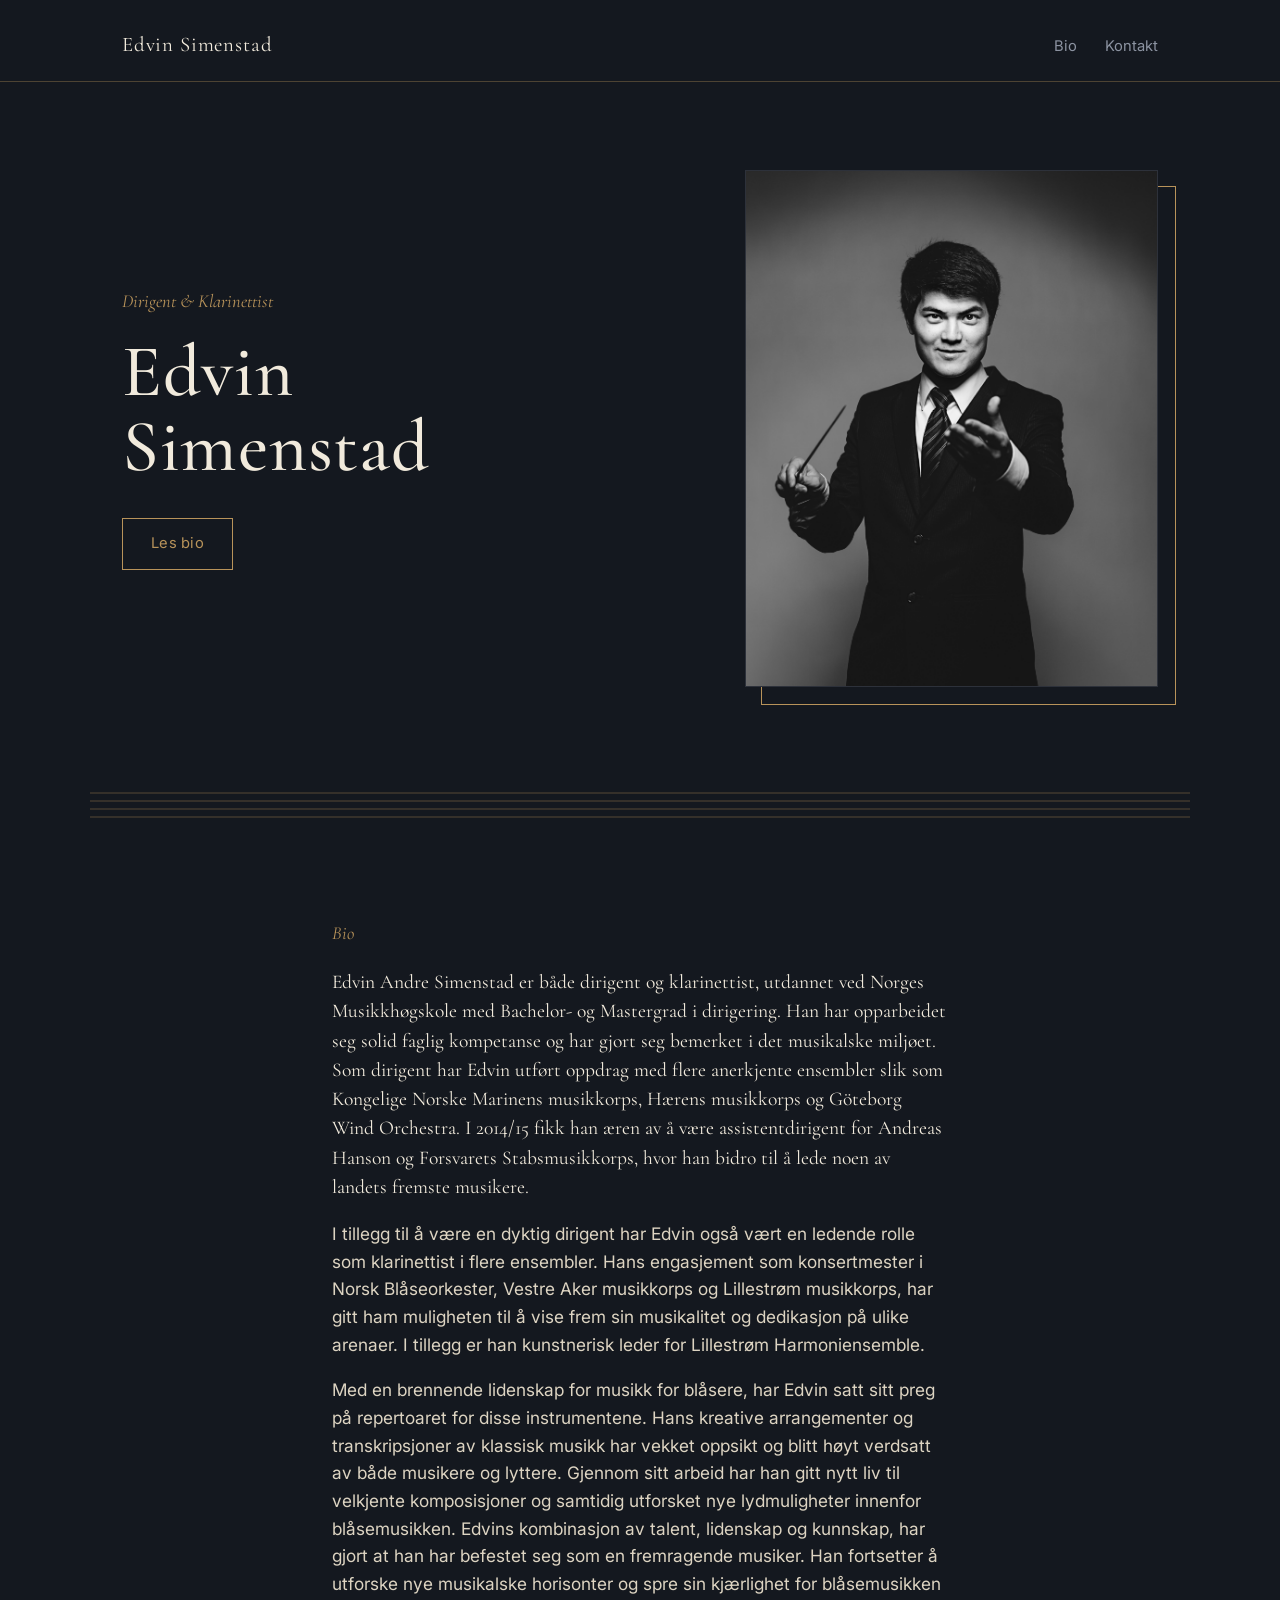
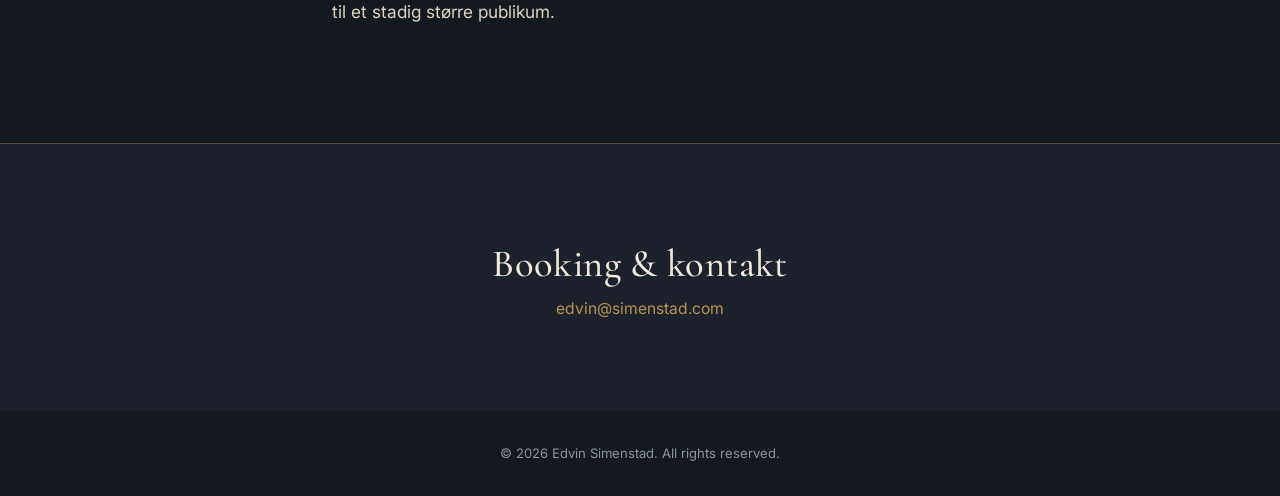
==== src/index.html @ aa0171c4 "init" ====
<!DOCTYPE html>
<html lang="en">
<head>
<meta charset="UTF-8">
<meta name="viewport" content="width=device-width, initial-scale=1.0">
<title>Edvin Simenstad — Dirigent &amp; Klarinettist</title>
<meta name="description" content="Official site of Edvin Simenstad">

<link rel="preconnect" href="https://fonts.googleapis.com">
<link rel="preconnect" href="https://fonts.gstatic.com" crossorigin>
<link href="https://fonts.googleapis.com/css2?family=Cormorant+Garamond:ital,wght@0,400;0,500;0,600;1,400&family=Inter:wght@400;500&display=swap" rel="stylesheet">

<style>
  :root{
    --ink: #14181f;
    --ink-soft: #1c212b;
    --ivory: #f1eadc;
    --brass: #b8935a;
    --brass-dim: #8a713f;
    --burgundy: #6b2737;
    --slate: #8c93a1;
    --rule: rgba(184,147,90,0.35);
    --max-w: 1100px;
  }

  *{ box-sizing: border-box; }

  html{ scroll-behavior: smooth; }

  body{
    margin:0;
    background: var(--ink);
    color: var(--ivory);
    font-family: 'Inter', sans-serif;
    font-weight: 400;
    line-height: 1.6;
    -webkit-font-smoothing: antialiased;
  }

  h1, h2, h3, .display{
    font-family: 'Cormorant Garamond', serif;
    font-weight: 500;
    letter-spacing: 0.01em;
    margin: 0;
  }

  a{ color: var(--brass); text-decoration: none; }
  a:hover{ color: var(--ivory); }
  a:focus-visible, button:focus-visible{
    outline: 1px solid var(--brass);
    outline-offset: 3px;
  }

  .wrap{
    max-width: var(--max-w);
    margin: 0 auto;
    padding: 0 32px;
  }

  /* ---------- Header ---------- */

  header{
    padding: 28px 0 20px;
    border-bottom: 1px solid var(--rule);
  }

  header .wrap{
    display: flex;
    justify-content: space-between;
    align-items: baseline;
    flex-wrap: wrap;
    gap: 12px;
  }

  .brand{
    font-family: 'Cormorant Garamond', serif;
    font-size: 1.3rem;
    letter-spacing: 0.04em;
    color: var(--ivory);
  }

  nav{
    display: flex;
    gap: 28px;
    font-size: 0.92rem;
  }

  nav a{ color: var(--slate); }
  nav a:hover{ color: var(--brass); }

  /* ---------- Hero ---------- */

  .hero{
    padding: 88px 0 96px;
  }

  .hero .wrap{
    display: grid;
    grid-template-columns: 1.15fr 0.85fr;
    gap: 64px;
    align-items: center;
  }

  .hero-text{
    animation: rise 900ms ease-out both;
  }

  .eyebrow-line{
    color: var(--brass);
    font-family: 'Cormorant Garamond', serif;
    font-style: italic;
    font-size: 1.15rem;
    margin-bottom: 18px;
  }

  h1.name{
    font-size: clamp(2.8rem, 6vw, 4.6rem);
    line-height: 1.02;
    color: var(--ivory);
  }

  .tagline{
    margin-top: 22px;
    max-width: 42ch;
    color: var(--slate);
    font-size: 1.05rem;
  }

  .cta{
    display: inline-block;
    margin-top: 34px;
    padding: 13px 28px;
    border: 1px solid var(--brass);
    color: var(--brass);
    font-family: 'Inter', sans-serif;
    font-size: 0.92rem;
    letter-spacing: 0.02em;
    transition: background 200ms ease, color 200ms ease;
  }

  .cta:hover{
    background: var(--brass);
    color: var(--ink);
  }

  .portrait-frame{
    position: relative;
    animation: rise 1100ms ease-out both;
  }

  .portrait-frame::before{
    content:"";
    position:absolute;
    top: 16px; left: 16px;
    width: 100%; height: 100%;
    border: 1px solid var(--brass);
    z-index: 0;
  }

  .portrait{
    position: relative;
    z-index: 1;
    width: 100%;
    aspect-ratio: 4 / 5;
    object-fit: cover;
    display: block;
    background: var(--ink-soft);
    border: 1px solid rgba(241,234,220,0.08);
  }

  /* fallback shown if photo.jpg is missing */
  .portrait-fallback{
    position: relative;
    z-index: 1;
    width: 100%;
    aspect-ratio: 4 / 5;
    background: var(--ink-soft);
    border: 1px solid rgba(241,234,220,0.08);
    display: none;
    align-items: center;
    justify-content: center;
    text-align: center;
    color: var(--slate);
    font-size: 0.85rem;
    padding: 24px;
  }

  @keyframes rise{
    from{ opacity: 0; transform: translateY(14px); }
    to{ opacity: 1; transform: translateY(0); }
  }

  @media (prefers-reduced-motion: reduce){
    .hero-text, .portrait-frame{ animation: none; }
  }

  /* ---------- Staff line divider ---------- */

  .staff{
    padding: 6px 0;
    opacity: 0.4;
  }

  .staff svg{ display:block; width:100%; height:34px; }

  /* ---------- About ---------- */

  .about{
    padding: 90px 0 100px;
  }

  .about .wrap{
    max-width: 680px;
  }

  .section-label{
    font-family: 'Cormorant Garamond', serif;
    font-style: italic;
    color: var(--brass);
    font-size: 1.15rem;
    margin-bottom: 20px;
  }

  .about p{
    font-size: 1.08rem;
    color: #ddd4c2;
    margin: 0 0 18px;
  }

  .about p:first-of-type{
    font-size: 1.22rem;
    color: var(--ivory);
    font-family: 'Cormorant Garamond', serif;
    font-weight: 400;
    line-height: 1.5;
  }

  /* ---------- Performances ---------- */

  .performances{
    padding: 0 0 100px;
  }

  .performances h2{
    font-size: 2rem;
    color: var(--ivory);
    margin-bottom: 40px;
  }

  ul.dates{
    list-style: none;
    margin: 0; padding: 0;
    border-top: 1px solid var(--rule);
  }

  ul.dates li{
    display: grid;
    grid-template-columns: 140px 1fr auto;
    gap: 20px;
    align-items: baseline;
    padding: 22px 0;
    border-bottom: 1px solid var(--rule);
  }

  .date-col{
    font-family: 'Cormorant Garamond', serif;
    color: var(--brass);
    font-size: 1.1rem;
  }

  .venue-col .venue{
    color: var(--ivory);
    font-size: 1.05rem;
  }

  .venue-col .city{
    color: var(--slate);
    font-size: 0.9rem;
    display: block;
    margin-top: 2px;
  }

  .link-col a{
    font-size: 0.88rem;
    border-bottom: 1px solid transparent;
  }
  .link-col a:hover{ border-bottom-color: var(--brass); }

  /* ---------- Contact ---------- */

  .contact{
    background: var(--ink-soft);
    padding: 90px 0;
    text-align: center;
    border-top: 1px solid var(--rule);
  }

  .contact h2{
    font-size: 2.4rem;
    color: var(--ivory);
  }

  .contact p{
    color: var(--slate);
    max-width: 46ch;
    margin: 18px auto 32px;
  }

  .contact-links{
    display: flex;
    gap: 26px;
    justify-content: center;
    flex-wrap: wrap;
    font-size: 0.98rem;
  }

  /* ---------- Footer ---------- */

  footer{
    padding: 32px 0;
    text-align: center;
    color: var(--slate);
    font-size: 0.82rem;
  }

  /* ---------- Responsive ---------- */

  @media (max-width: 760px){
    .hero{ padding: 56px 0 64px; }
    .hero .wrap{
      grid-template-columns: 1fr;
      gap: 40px;
    }
    .portrait-frame{ max-width: 320px; }
    nav{ gap: 18px; font-size: 0.85rem; }
    ul.dates li{
      grid-template-columns: 1fr;
      gap: 6px;
    }
    .link-col{ margin-top: 4px; }
  }
</style>
</head>
<body>

<header>
  <div class="wrap">
    <div class="brand">Edvin Simenstad</div>
    <nav>
      <a href="#about">Bio</a>
      <a href="#contact">Kontakt</a>
    </nav>
  </div>
</header>

<section class="hero">
  <div class="wrap">
    <div class="hero-text">
      <div class="eyebrow-line">Dirigent &amp; Klarinettist</div>
      <h1 class="name">Edvin<br>Simenstad</h1>
      <a class="cta" href="#about">Les bio</a>
    </div>

    <div class="portrait-frame">
      <!-- Replace "edvin_dirigent.jpg" with your image filename -->
      <img
        class="portrait"
        src="edvin_dirigent.jpg"
        alt="Portrait of Marguerite Vale"
        onerror="this.style.display='none'; this.nextElementSibling.style.display='flex';"
      >
      <div class="portrait-fallback">
        Add your photo: save it next to this file as<br><strong>&nbsp;photo.jpg&nbsp;</strong><br>(or edit the src attribute above)
      </div>
    </div>
  </div>
</section>

<div class="staff wrap" aria-hidden="true">
  <svg viewBox="0 0 1000 34" preserveAspectRatio="none">
    <line x1="0" y1="4" x2="1000" y2="4" stroke="#b8935a" stroke-width="1"/>
    <line x1="0" y1="12" x2="1000" y2="12" stroke="#b8935a" stroke-width="1"/>
    <line x1="0" y1="20" x2="1000" y2="20" stroke="#b8935a" stroke-width="1"/>
    <line x1="0" y1="28" x2="1000" y2="28" stroke="#b8935a" stroke-width="1"/>
  </svg>
</div>

<section class="about" id="about">
  <div class="wrap">
    <div class="section-label">Bio</div>

    <p>
      Edvin Andre Simenstad er både dirigent og klarinettist,
      utdannet ved Norges Musikkhøgskole med Bachelor- og Mastergrad i dirigering.
      Han har opparbeidet seg solid faglig kompetanse og har gjort seg bemerket i det musikalske miljøet.
      Som dirigent har Edvin utført oppdrag med flere anerkjente ensembler slik som Kongelige Norske Marinens musikkorps,
      Hærens musikkorps og Göteborg Wind Orchestra.
      I 2014/15 fikk han æren av å være assistentdirigent for Andreas Hanson og Forsvarets Stabsmusikkorps,
      hvor han bidro til å lede noen av landets fremste musikere.
    </p>
    <p>
      I tillegg til å være en dyktig dirigent har Edvin også vært en ledende rolle som klarinettist i flere ensembler. Hans engasjement som konsertmester i Norsk Blåseorkester, Vestre Aker musikkorps og Lillestrøm musikkorps, har gitt ham muligheten til å vise frem sin musikalitet og dedikasjon på ulike arenaer. I tillegg er han kunstnerisk leder for Lillestrøm Harmoniensemble.
    </p>
    <p>
      Med en brennende lidenskap for musikk for blåsere, har Edvin satt sitt preg på repertoaret for disse instrumentene. Hans kreative arrangementer og transkripsjoner av klassisk musikk har vekket oppsikt og blitt høyt verdsatt av både musikere og lyttere. Gjennom sitt arbeid har han gitt nytt liv til velkjente komposisjoner og samtidig utforsket nye lydmuligheter innenfor blåsemusikken. Edvins kombinasjon av talent, lidenskap og kunnskap, har gjort at han har befestet seg som en fremragende musiker. Han fortsetter å utforske nye musikalske horisonter og spre sin kjærlighet for blåsemusikken til et stadig større publikum.
    </p>
  </div>
</section>

<section class="contact" id="contact">
  <div class="wrap">
    <h2>Booking &amp; kontakt</h2>
    <div class="contact-links">
      <a href="mailto:edvin@simenstad.com">edvin@simenstad.com</a>
    </div>
  </div>
</section>

<footer>
  &copy; 2026 Edvin Simenstad. All rights reserved.
</footer>

</body>
</html>
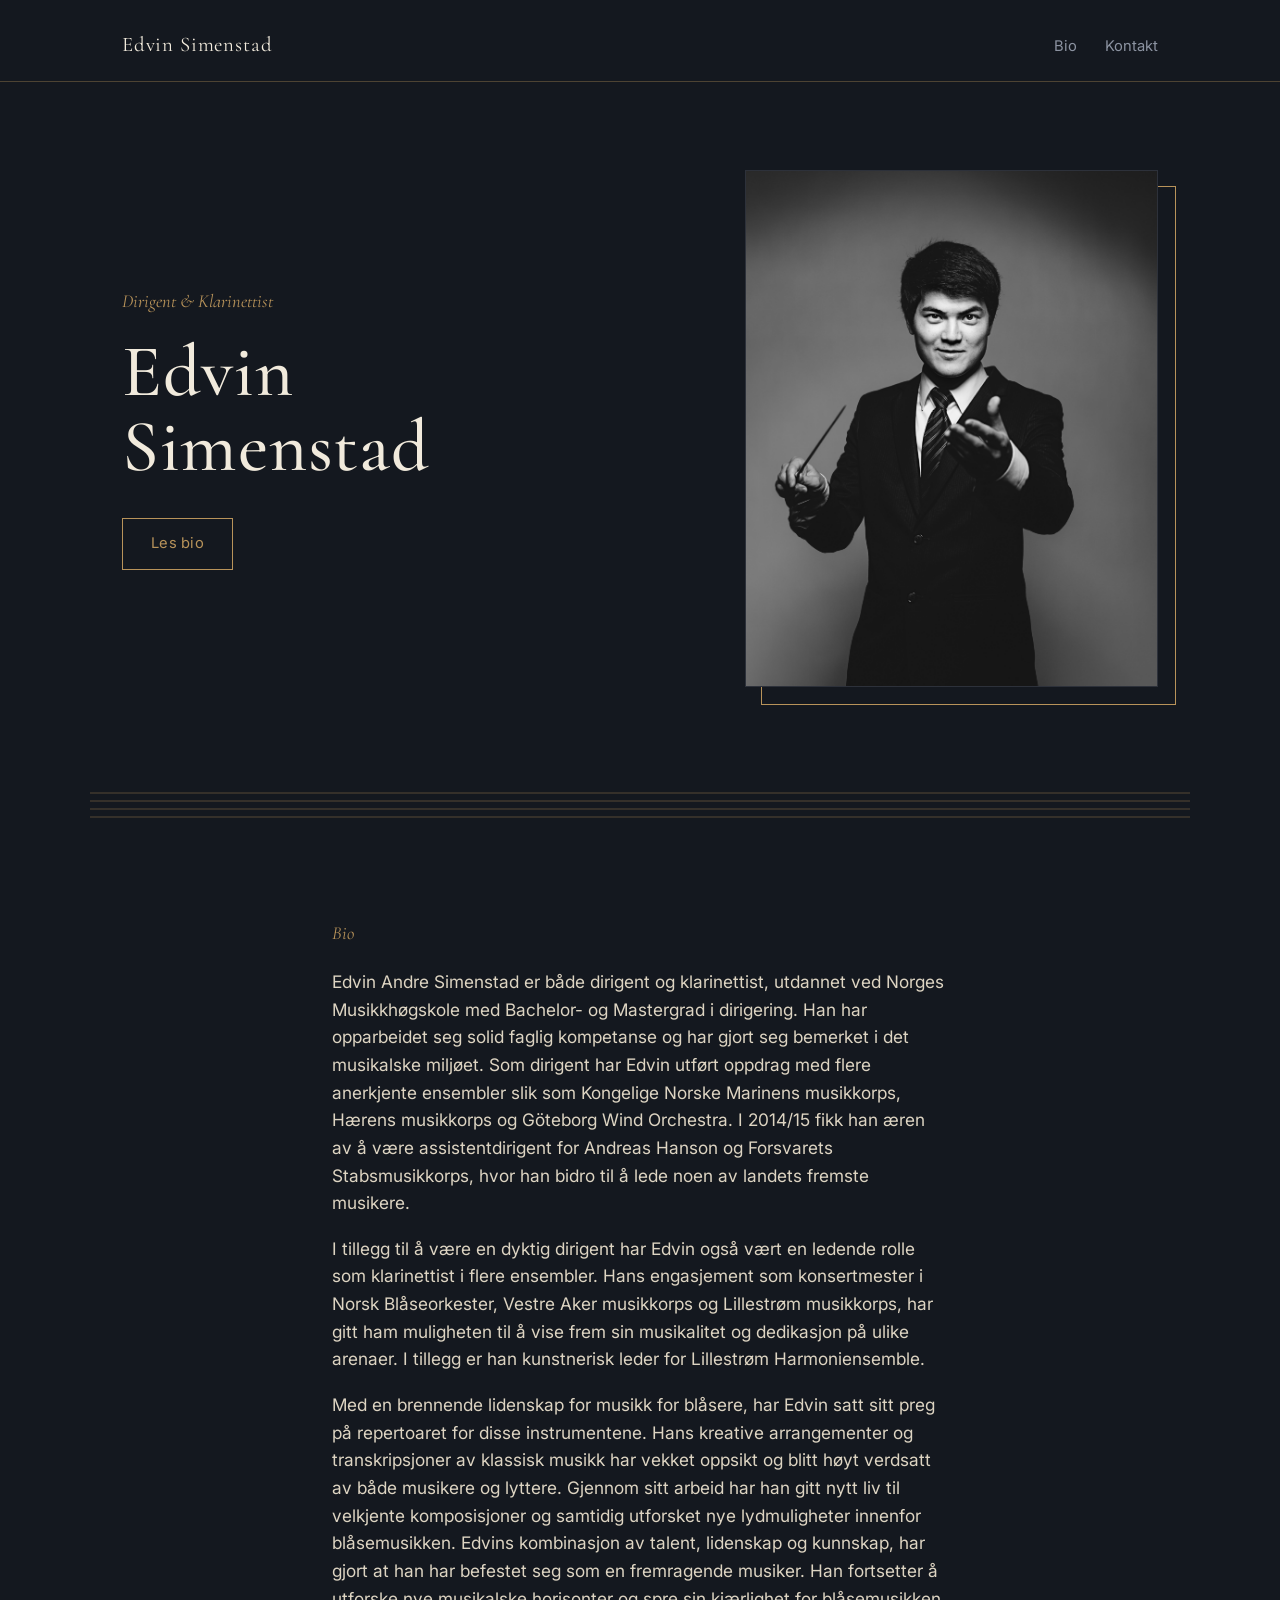
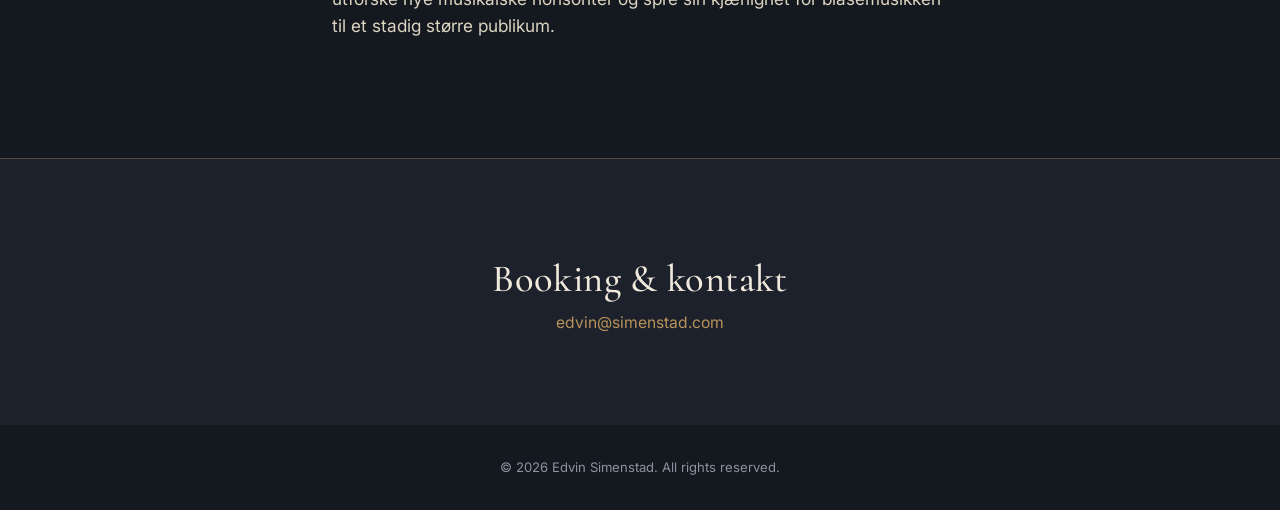
==== commit d39e8248: "Gjør alle paragrafer i bio like" ====
--- a/src/index.html
+++ b/src/index.html
@@ -227,14 +227,6 @@
     margin: 0 0 18px;
   }
 
-  .about p:first-of-type{
-    font-size: 1.22rem;
-    color: var(--ivory);
-    font-family: 'Cormorant Garamond', serif;
-    font-weight: 400;
-    line-height: 1.5;
-  }
-
   /* ---------- Performances ---------- */
 
   .performances{
@@ -390,13 +382,7 @@
     <div class="section-label">Bio</div>
 
     <p>
-      Edvin Andre Simenstad er både dirigent og klarinettist,
-      utdannet ved Norges Musikkhøgskole med Bachelor- og Mastergrad i dirigering.
-      Han har opparbeidet seg solid faglig kompetanse og har gjort seg bemerket i det musikalske miljøet.
-      Som dirigent har Edvin utført oppdrag med flere anerkjente ensembler slik som Kongelige Norske Marinens musikkorps,
-      Hærens musikkorps og Göteborg Wind Orchestra.
-      I 2014/15 fikk han æren av å være assistentdirigent for Andreas Hanson og Forsvarets Stabsmusikkorps,
-      hvor han bidro til å lede noen av landets fremste musikere.
+      Edvin Andre Simenstad er både dirigent og klarinettist, utdannet ved Norges Musikkhøgskole med Bachelor- og Mastergrad i dirigering. Han har opparbeidet seg solid faglig kompetanse og har gjort seg bemerket i det musikalske miljøet. Som dirigent har Edvin utført oppdrag med flere anerkjente ensembler slik som Kongelige Norske Marinens musikkorps, Hærens musikkorps og Göteborg Wind Orchestra. I 2014/15 fikk han æren av å være assistentdirigent for Andreas Hanson og Forsvarets Stabsmusikkorps, hvor han bidro til å lede noen av landets fremste musikere.
     </p>
     <p>
       I tillegg til å være en dyktig dirigent har Edvin også vært en ledende rolle som klarinettist i flere ensembler. Hans engasjement som konsertmester i Norsk Blåseorkester, Vestre Aker musikkorps og Lillestrøm musikkorps, har gitt ham muligheten til å vise frem sin musikalitet og dedikasjon på ulike arenaer. I tillegg er han kunstnerisk leder for Lillestrøm Harmoniensemble.
